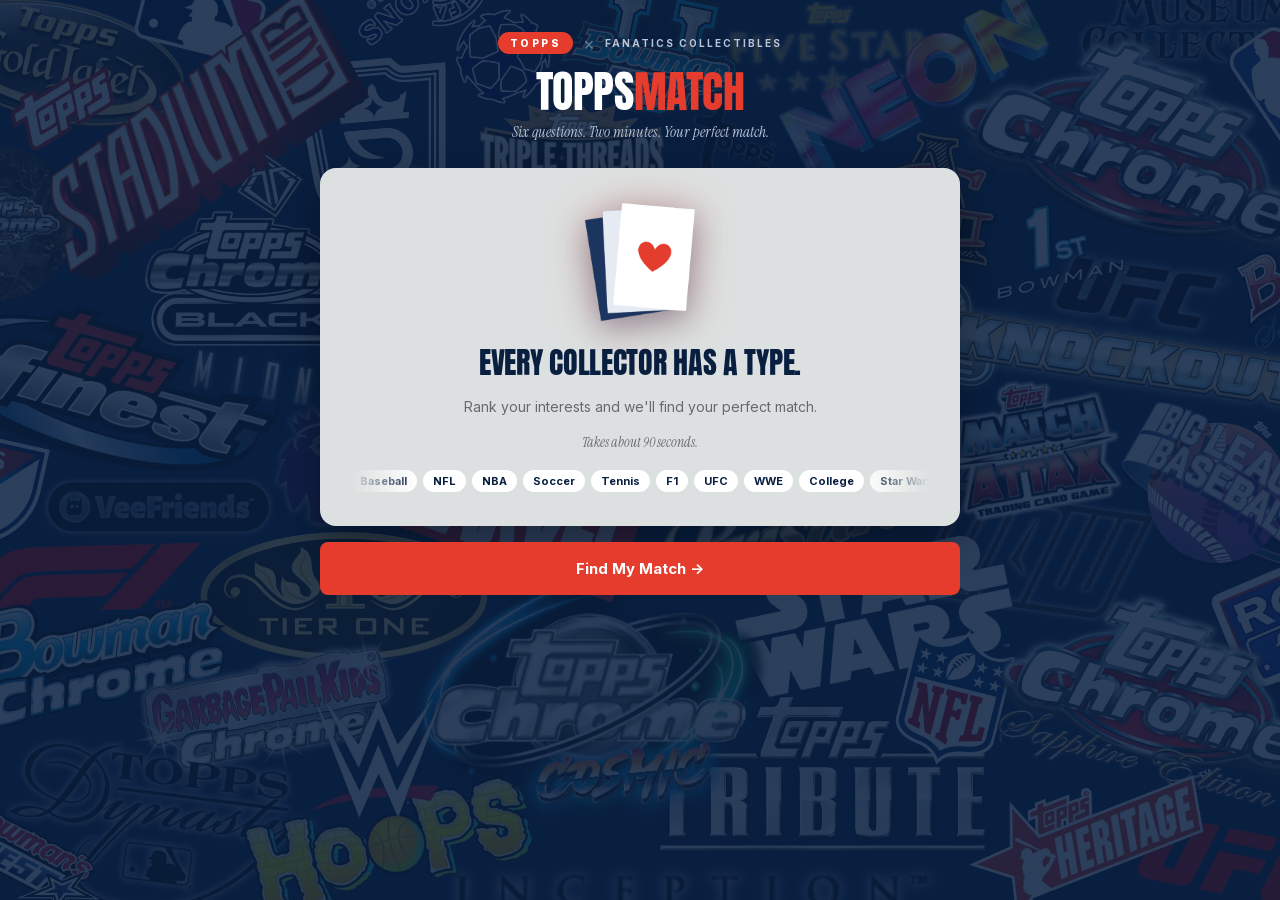
==== index.html @ f3859127 "deploy v1785194083 shadowed image set" ====
<!DOCTYPE html>
<html lang="en">
<head>
<meta charset="UTF-8">
<meta name="viewport" content="width=device-width, initial-scale=1.0">
<title>ToppsMatch | Find Your Perfect Pack</title>
<link rel="stylesheet" href="styles.css?v=1785194083">
</head>
<body>
<div id="reveal" class="reveal hidden">
  <div class="reveal-shine"></div>
  <div id="confettiWrap"></div>
  <div class="reveal-inner">
    <div class="reveal-title">💘 It's a Match! 💘</div>
    <div class="spin-stage">
      <div class="reveal-rays"></div>
      <div class="reveal-glow"></div>
      <div class="reveal-burst" id="revealBurst"></div>
      <div class="spin-card" id="spinCard"><img id="revealImg" class="reveal-img" alt=""><div id="spinNamecard" class="spin-namecard" style="display:none"></div></div>
      <div class="reveal-floor"></div>
    </div>
    <div class="reveal-sub" id="revealName"></div>
    <div class="reveal-pct" id="revealPct"></div>
    <div class="reveal-actions">
      <button class="btn-start" onclick="meetMatch()">Meet Your Match →</button>
      <button class="btn-share" onclick="shareMatch(this)" aria-label="Share your match"><svg viewBox="0 0 24 24" width="22" height="22" fill="none" stroke="currentColor" stroke-width="2" stroke-linecap="round" stroke-linejoin="round"><path d="M12 3v13"/><path d="M7 8l5-5 5 5"/><path d="M5 13v6a2 2 0 0 0 2 2h10a2 2 0 0 0 2-2v-6"/></svg></button>
    </div>
  </div>
</div>
<div class="app">

  <div class="header">
    <div class="logo-row">
      <span class="logo-badge">Topps</span>
      <span class="logo-sep">×</span>
      <span class="logo-fan">Fanatics Collectibles</span>
    </div>
    <h1>Topps<em>Match</em></h1>
    <p class="header-sub">Six questions. Two minutes. Your perfect match.</p>
  </div>

  <!-- INTRO -->
  <div class="intro" id="intro">
    <div class="intro-card">
      <img class="intro-art" src="img/intro-cards.png" alt="">

      <h2>Every collector has a type.</h2>
      <p>Rank your interests and we'll find your perfect match.</p>
      <p class="intro-time">Takes about 90 seconds.</p>
      <div class="pill-ticker">
        <div class="pill-track"><span class="pill">Baseball</span><span class="pill">NFL</span><span class="pill">NBA</span><span class="pill">Soccer</span><span class="pill">Tennis</span><span class="pill">F1</span><span class="pill">UFC</span><span class="pill">WWE</span><span class="pill">College</span><span class="pill">Star Wars</span><span class="pill">Marvel</span><span class="pill">Disney</span><span class="pill">VeeFriends</span><span class="pill">GPK</span><span class="pill">Baseball</span><span class="pill">NFL</span><span class="pill">NBA</span><span class="pill">Soccer</span><span class="pill">Tennis</span><span class="pill">F1</span><span class="pill">UFC</span><span class="pill">WWE</span><span class="pill">College</span><span class="pill">Star Wars</span><span class="pill">Marvel</span><span class="pill">Disney</span><span class="pill">VeeFriends</span><span class="pill">GPK</span></div>
      </div>
    </div>
    <button class="btn-start" id="btnStart" onclick="startQuiz()" disabled>Find My Match →</button>
  </div>

  <!-- QUIZ -->
  <div id="quiz" class="hidden">
    <div class="prog-wrap">
      <div class="prog-meta">
        <span id="qCounter">Question 1 of 6</span>
        <span id="qPct">0%</span>
      </div>
      <div class="prog-bar"><div class="prog-fill" id="progFill" style="width:0%"></div></div>
    </div>
    <div class="q-card" id="qCard"></div>
  </div>

  <!-- RESULTS -->
  <div id="results" class="results hidden">
    <div class="results-hdr">
      <div class="ey">Your Results</div>
      <h2>You've Got Matches 🎯</h2>
      <p>Ranked by how well each brand fits your collector profile.</p>
    </div>
    <div id="resultsContent"></div>
    <div class="results-foot">
      <button class="btn-restart" onclick="restart()">↺ Retake the Quiz</button>
      <a class="btn-shops" href="https://www.topps.com/stores" target="_blank" rel="noopener">📍 Find a Hobby Shop Near You</a>
    </div>
  </div>

</div>
<script type="module" src="app.js?v=1785194083"></script>
</body>
</html>
---- styles.css ----
/* ToppsMatch — Fanatics Collectibles design system (see FC-Trade-Marketing-Vault/07 Brand Assets/DESIGN.md).
   Palette: Lava Red #E53C2E + Official Blue #091F40 (never altered), greys support only.
   Type: Fan Impact (display, uppercase) / Fan Sans (everything) / Fan Serif (editorial accents). */
@font-face{font-family:'Fan Impact';src:url('fonts/Fan Impact.woff2') format('woff2');font-display:swap}
@font-face{font-family:'Fan Sans';src:url('fonts/FanSansVariable-VF.woff2') format('woff2-variations');font-weight:100 900;font-display:swap}
@font-face{font-family:'Fan Serif';src:url('fonts/Fan Serif Regular.woff2') format('woff2');font-display:swap}
@font-face{font-family:'Fan Serif';src:url('fonts/Fan Serif Italic.woff2') format('woff2');font-style:italic;font-display:swap}

*{margin:0;padding:0;box-sizing:border-box}
:root{
  --red:#E53C2E;--blue:#091F40;--grey:#6B686B;--lightgrey:#DDE0E0;
  --bg:#091F40;--card:#DDE0E0;--border:#C7CDD9;--text:#091F40;--muted:#6B686B;
  --impact:'Fan Impact','Anton',sans-serif;
  --sans:'Fan Sans','Inter',sans-serif;
  --serif:'Fan Serif','Instrument Serif',serif;
}
html,body{overflow-x:hidden}
body{font-family:var(--sans);background:var(--blue);color:#fff;min-height:100vh;display:flex;align-items:flex-start;justify-content:center;padding:28px 20px 60px}
/* Brand wall: a collage of Topps brand logos (site/img/brand-wall.webp, built
   from the Vault's _Logo_Library) behind everything, veiled in Official Blue
   so it reads as texture. Tune the veil via the rgba alphas below. */
body::before{content:"";position:fixed;inset:0;z-index:-1;background-image:linear-gradient(rgba(9,31,64,.86),rgba(9,31,64,.86)),url('img/brand-wall.webp?v=7'),url('[data-uri]');background-size:cover;background-position:center}
.app{width:100%;max-width:640px}

.header{text-align:center;margin-bottom:26px;padding-top:4px}
.logo-row{display:flex;align-items:center;justify-content:center;gap:10px;margin-bottom:14px}
.logo-badge{background:var(--red);color:#fff;font-size:10px;font-weight:800;letter-spacing:2.5px;padding:5px 12px;border-radius:999px;text-transform:uppercase}
.logo-sep{color:rgba(255,255,255,.35);font-size:18px}
.logo-fan{color:#B9C4D9;font-size:10px;font-weight:700;letter-spacing:2px;text-transform:uppercase}
h1{font-family:var(--impact);font-size:44px;font-weight:400;line-height:1.05;letter-spacing:-.01em;text-transform:uppercase;color:#fff;margin-bottom:8px}
h1 em{font-style:normal;color:var(--red)}
.header-sub{font-family:var(--serif);font-style:italic;color:#B9C4D9;font-size:15px}

/* PROGRESS */
.prog-wrap{margin-bottom:20px}
.prog-meta{display:flex;justify-content:space-between;font-size:11px;color:#B9C4D9;margin-bottom:7px;font-weight:600}
.prog-bar{height:4px;background:rgba(255,255,255,.16);border-radius:999px;overflow:hidden}
.prog-fill{height:100%;background:var(--red);border-radius:999px;transition:width .45s cubic-bezier(.4,0,.2,1)}

/* QUESTION CARD */
.q-card{background:var(--card);border:none;border-radius:16px;padding:26px 26px 22px;box-shadow:0 16px 40px rgba(0,0,0,.35);animation:up .3s ease}
@keyframes up{from{opacity:0;transform:translateY(14px)}to{opacity:1;transform:translateY(0)}}
.q-eyebrow{font-size:10px;font-weight:800;letter-spacing:3px;color:var(--red);text-transform:uppercase;margin-bottom:9px}
.q-title{font-size:21px;font-weight:800;line-height:1.25;color:var(--blue);margin-bottom:5px}
.q-hint{font-size:13px;color:var(--grey);margin-bottom:16px;line-height:1.55}
.rank-tag{display:inline-flex;align-items:center;gap:6px;background:rgba(229,60,46,.07);border:1px solid rgba(229,60,46,.3);color:var(--red);font-size:10px;font-weight:700;letter-spacing:1.5px;padding:3px 10px;border-radius:999px;text-transform:uppercase;margin-bottom:14px}

/* OPTIONS */
.opts{display:flex;flex-direction:column;gap:8px}
.opts.grid2{display:grid;grid-template-columns:1fr 1fr;gap:8px}

.opt{display:flex;align-items:center;gap:12px;padding:13px 16px;border:1.5px solid var(--border);border-radius:12px;cursor:pointer;background:#fff;color:var(--text);text-align:left;font-size:14px;font-family:var(--sans);font-weight:500;width:100%;transition:border-color .15s,background .15s;position:relative;user-select:none}
.opts.grid2 .opt{flex-direction:column;align-items:flex-start;gap:5px;padding:14px 14px 13px}
/* hover only on real pointers: touch screens "stick" :hover to the last tap
   point, which painted a random option red on every fresh question */
@media (hover:hover){.opt:hover{border-color:rgba(229,60,46,.5);background:rgba(229,60,46,.03)}}
.opt.sel{border-color:var(--red);background:rgba(229,60,46,.06)}

/* RANK BADGE */
.rank-badge{position:absolute;top:10px;right:10px;width:22px;height:22px;border-radius:50%;background:var(--red);color:#fff;font-size:11px;font-weight:800;display:flex;align-items:center;justify-content:center;line-height:1}
.opts.grid2 .opt .rank-badge{top:10px;right:10px}

/* single-select checkmark */
.opt.sel.single::after{content:'✓';position:absolute;right:14px;top:50%;transform:translateY(-50%);color:var(--red);font-size:13px;font-weight:800}
.opts.grid2 .opt.sel.single::after{top:10px;transform:none}

.opt-icon{font-size:20px;flex-shrink:0;width:26px;text-align:center}
.opts.grid2 .opt-icon{font-size:22px;width:auto}
.opt-label{font-weight:600;font-size:14px;line-height:1.25;color:var(--blue)}
.opt-sub{font-size:11px;color:var(--grey);margin-top:2px}

/* NAV */
.nav{display:flex;gap:10px;margin-top:18px}
.btn-back{padding:12px 18px;border:2px solid var(--blue);background:transparent;color:var(--blue);border-radius:8px;font-size:13px;font-family:var(--sans);font-weight:600;cursor:pointer;transition:all .15s}
.btn-back:hover{background:rgba(9,31,64,.05)}
.btn-next{flex:1;padding:13px;background:var(--red);color:#fff;border:none;border-radius:8px;font-size:14px;font-family:var(--sans);font-weight:700;cursor:pointer;transition:opacity .15s;letter-spacing:.2px}
.btn-next:disabled{opacity:.3;cursor:not-allowed}
.btn-next:not(:disabled):hover{opacity:.88}

/* INTRO */
.intro{animation:up .35s ease}
.intro-card{background:var(--card);border:none;border-radius:16px;padding:34px 30px;margin-bottom:16px;text-align:center;box-shadow:0 16px 40px rgba(0,0,0,.35)}
.intro-art{width:120px;height:120px;object-fit:contain;margin:0 auto 18px;display:block;filter:drop-shadow(0 10px 16px rgba(9,31,64,.35)) drop-shadow(0 0 18px rgba(229,60,46,.28))}
.intro-time{font-family:var(--serif);font-style:italic;font-size:15px;color:var(--grey);margin-top:10px}
.intro-card h2{font-family:var(--impact);font-weight:400;font-size:30px;letter-spacing:-.01em;text-transform:uppercase;color:var(--blue);margin-bottom:10px}
.intro-card p{color:var(--grey);font-size:14px;line-height:1.75;white-space:nowrap}
@media (max-width:520px){.intro-card p{white-space:normal}}
/* Sports ticker: one seamless marquee line (the track holds the pill set twice,
   sliding -50% loops perfectly; margins not flex-gap keep the midpoint exact) */
.pill-ticker{overflow:hidden;margin-top:16px;-webkit-mask-image:linear-gradient(90deg,transparent,#000 12%,#000 88%,transparent);mask-image:linear-gradient(90deg,transparent,#000 12%,#000 88%,transparent)}
.pill-track{display:flex;width:max-content;animation:ticker 32s linear infinite}
@keyframes ticker{to{transform:translateX(-50%)}}
@media (prefers-reduced-motion: reduce){
  .pill-ticker{mask-image:none;-webkit-mask-image:none}
  .pill-track{animation:none;flex-wrap:wrap;justify-content:center;width:auto}
  .pill-track .pill:nth-child(n+15){display:none} /* hide the duplicate half */
}
.pill{font-size:11px;font-weight:700;padding:4px 10px;border-radius:999px;background:#fff;color:var(--blue);white-space:nowrap;margin-right:6px}
.btn-start{width:100%;padding:17px;background:var(--red);color:#fff;border:none;border-radius:8px;font-size:15px;font-family:var(--sans);font-weight:700;cursor:pointer;transition:opacity .15s}
.btn-start:hover{opacity:.88}
.btn-start:disabled{opacity:.4;cursor:default}

/* RESULTS */
.results{animation:up .4s ease}
.results-hdr{text-align:center;margin-bottom:22px}
.results-hdr .ey{font-size:10px;font-weight:800;letter-spacing:3px;color:var(--red);text-transform:uppercase;margin-bottom:10px}
.results-hdr h2{font-family:var(--impact);font-weight:400;font-size:30px;text-transform:uppercase;color:#fff;margin-bottom:6px}
.results-hdr p{font-family:var(--serif);font-style:italic;color:#B9C4D9;font-size:14px}

.match{background:var(--card);border:none;border-radius:16px;overflow:hidden;margin-bottom:12px;box-shadow:0 12px 32px rgba(0,0,0,.3)}
.match.top{border-color:var(--red);box-shadow:0 0 0 1px var(--red),0 10px 30px rgba(229,60,46,.12)}
.match-banner{background:var(--red);color:#fff;font-size:10px;font-weight:800;letter-spacing:2px;text-transform:uppercase;padding:6px 18px}
.match-banner.alt{background:#22345C;color:#fff}
.match-body{padding:20px}
.match-row{display:flex;align-items:flex-start;justify-content:space-between;gap:12px;margin-bottom:12px}
.match-name{font-size:18px;font-weight:800;line-height:1.2;color:var(--blue)}
.match-tier{font-size:10px;color:var(--grey);font-weight:700;letter-spacing:1px;text-transform:uppercase;margin-top:4px}
.match-cat{display:inline-block;font-size:10px;font-weight:700;padding:3px 10px;border-radius:999px;margin-top:6px;letter-spacing:.5px}
.cat-sport,.cat-ent,.cat-nonsport{background:rgba(9,31,64,.09);color:var(--blue)}
.score-col{text-align:right;flex-shrink:0}
.score-num{font-size:28px;font-weight:900;color:var(--red);line-height:1}
.match:not(.top) .score-num{color:var(--blue)}
.score-lbl{font-size:9px;color:var(--grey);font-weight:700;letter-spacing:1px;text-transform:uppercase}
.bar-wrap{height:4px;background:#fff;border-radius:999px;overflow:hidden;margin-bottom:14px}
.bar{height:100%;border-radius:999px;background:var(--red);transition:width 1s cubic-bezier(.4,0,.2,1)}
.match:not(.top) .bar{background:var(--blue)}
.match-desc{font-size:13px;color:var(--grey);line-height:1.65;margin-bottom:14px}
.tags{display:flex;flex-wrap:wrap;gap:5px}
.tag{font-size:10px;font-weight:700;padding:3px 9px;border-radius:999px;background:#fff;color:var(--grey)}
.tag.price{background:rgba(9,31,64,.10);color:var(--blue)}

.section-lbl{font-size:10px;font-weight:800;letter-spacing:2px;color:#B9C4D9;text-transform:uppercase;margin:18px 0 10px;padding:0 2px}
.wildcard{background:rgba(229,60,46,.10);border:1.5px dashed rgba(229,60,46,.55);border-radius:16px;padding:16px 18px;margin-bottom:14px}
.wc-lbl{font-size:10px;font-weight:800;letter-spacing:2px;color:var(--red);text-transform:uppercase;margin-bottom:5px}
.wc-text{font-family:var(--serif);font-style:italic;font-size:14px;color:#DDE0E0;line-height:1.6}
.wc-text strong{color:#fff;font-family:var(--sans);font-style:normal}

/* Results footer: retake (left) + store locator (right), side by side */
.results-foot{display:flex;gap:10px;margin-top:12px}
.btn-shops{flex:1;display:flex;align-items:center;justify-content:center;padding:12px 10px;background:rgba(229,60,46,.38);border:2px solid var(--red);color:#fff;text-align:center;text-decoration:none;border-radius:8px;font-size:13px;font-family:var(--sans);font-weight:700;transition:background .15s}
.btn-shops:hover{background:rgba(229,60,46,.55)}
.btn-restart{flex:1;padding:12px 10px;background:transparent;border:2px solid rgba(255,255,255,.55);color:#fff;border-radius:8px;font-size:13px;font-family:var(--sans);font-weight:600;cursor:pointer;transition:all .15s}
.btn-restart:hover{background:rgba(255,255,255,.08)}
.hidden{display:none!important}

/* MATCH REVEAL — full Official Blue brand field.
   Sequence: overlay opens dark with the card spinning (JS drives rotateY,
   swapping faces edge-on), then .landed fires the burst + shine and staggers
   the type in. Everything staged is opacity/transform only, cheap on phones. */
.reveal{position:fixed;inset:0;background:#091F40;display:flex;align-items:center;justify-content:center;z-index:50;text-align:center;padding:24px;overflow:hidden}
/* Gus's brand-wall collage behind everything, blurred, under a navy tint */
.reveal::before{content:"";position:absolute;inset:-24px;background:url('img/brand-wall.webp?v=7') center/cover;filter:blur(5px)}
/* Phones get Gus's portrait collage (brand-wall-mobile.webp, 1080x1920) so
   the wall isn't a center-crop of the landscape design. Same veils apply. */
@media (max-width:700px){
  body::before{background-image:linear-gradient(rgba(9,31,64,.86),rgba(9,31,64,.86)),url('img/brand-wall-mobile.webp?v=4'),url('[data-uri]')}
  .reveal::before{background-image:url('img/brand-wall-mobile.webp?v=4')}
}
.reveal::after{content:"";position:absolute;inset:0;background:radial-gradient(120% 90% at 50% 38%,rgba(18,43,85,.82) 0%,rgba(9,31,64,.9) 55%,rgba(6,15,34,.95) 100%)}
.reveal.hidden{display:none!important}
.reveal-inner{position:relative;z-index:2;max-width:420px;animation:pop .45s cubic-bezier(.2,1.4,.4,1)}
#confettiWrap{position:absolute;inset:0;z-index:2;pointer-events:none;overflow:hidden}
@keyframes pop{from{opacity:0;transform:scale(.7)}to{opacity:1;transform:scale(1)}}
.reveal-title{font-family:var(--impact);font-weight:400;font-size:42px;text-transform:uppercase;letter-spacing:-.01em;color:var(--red);margin-bottom:10px;filter:drop-shadow(0 4px 24px rgba(229,60,46,.45))}
.reveal-sub{font-size:19px;font-weight:800;color:#fff;margin-bottom:10px}
.reveal-pct{display:block;font-family:var(--serif);font-style:italic;font-size:22px;color:#E7C24F;margin-bottom:24px;text-shadow:0 0 26px rgba(231,194,79,.45)}
.confetti{position:absolute;top:-14px;width:8px;height:14px;border-radius:2px;opacity:.9;animation:fall linear infinite}
@keyframes fall{to{transform:translateY(105vh) rotate(720deg)}}

/* Spin stage: rays + glow sit behind the card; burst is a one-shot on land */
.spin-stage{position:relative;width:220px;height:220px;margin:0 auto 46px;perspective:900px}
.reveal-rays{position:absolute;inset:-150px;background:repeating-conic-gradient(from 0deg,rgba(185,196,217,.15) 0deg 7deg,transparent 7deg 15deg,rgba(255,255,255,.08) 15deg 22deg,transparent 22deg 30deg);border-radius:50%;-webkit-mask-image:radial-gradient(circle,#000 26%,transparent 66%);mask-image:radial-gradient(circle,#000 26%,transparent 66%);opacity:0;transition:opacity .8s ease .1s;animation:raySpin 26s linear infinite;pointer-events:none}
.landed .reveal-rays{opacity:1}
@keyframes raySpin{to{transform:rotate(360deg)}}
.reveal-glow{position:absolute;inset:-60px;background:radial-gradient(circle,rgba(185,205,240,.22) 0%,rgba(120,150,210,.10) 40%,transparent 68%);pointer-events:none}
.reveal-burst{position:absolute;inset:-80px;background:radial-gradient(circle,rgba(240,246,255,.9) 0%,rgba(185,205,240,.4) 30%,rgba(120,150,210,.2) 48%,transparent 66%);opacity:0;transform:scale(.3);pointer-events:none}
.landed .reveal-burst{animation:burst .9s cubic-bezier(.16,1,.3,1) forwards}
@keyframes burst{0%{opacity:0;transform:scale(.3)}18%{opacity:1}100%{opacity:0;transform:scale(1.6)}}
.spin-card{width:100%;height:100%;display:flex;align-items:center;justify-content:center;will-change:transform;transform-style:preserve-3d}
/* Spotlight pool the product lands on */
.reveal-floor{position:absolute;left:50%;bottom:-40px;transform:translateX(-50%);width:280px;height:54px;background:radial-gradient(ellipse at center,rgba(200,215,245,.3) 0%,rgba(255,255,255,.07) 52%,transparent 72%);filter:blur(5px);opacity:0;transition:opacity .7s ease .2s;pointer-events:none}
.landed .reveal-floor{opacity:1}
.landed .spin-card{animation:landPop .5s cubic-bezier(.2,1.6,.4,1)}
@keyframes landPop{0%{transform:scale(1)}45%{transform:scale(1.14)}100%{transform:scale(1)}}
.reveal-img{display:block;width:200px;height:200px;object-fit:contain}
/* Match face for brands with no product shot yet: a clean name card */
.spin-namecard{width:184px;height:204px;border-radius:16px;background:linear-gradient(160deg,#F4F6FA,#DDE0E0);color:var(--blue);font-family:var(--impact);font-size:26px;line-height:1.15;text-transform:uppercase;letter-spacing:-.01em;display:flex;align-items:center;justify-content:center;text-align:center;padding:16px;box-shadow:0 14px 30px rgba(0,0,0,.5)}

/* One-shot diagonal shine sweep across the whole overlay on land */
.reveal-shine{position:absolute;inset:0;z-index:2;background:linear-gradient(115deg,transparent 38%,rgba(255,255,255,.13) 50%,transparent 62%);transform:translateX(-120%);pointer-events:none}
.landed .reveal-shine{animation:shine 1.1s ease-out .15s forwards}
@keyframes shine{to{transform:translateX(120%)}}

/* Type + actions hold until the card lands, then stagger in */
.reveal-title,.reveal-sub,.reveal-pct,.reveal-actions{opacity:0;transform:translateY(10px);transition:opacity .5s ease,transform .5s ease}
.landed .reveal-title{opacity:1;transform:none;transition-delay:.12s}
.landed .reveal-sub{opacity:1;transform:none;transition-delay:.26s}
.landed .reveal-pct{opacity:1;transform:none;transition-delay:.38s}
.landed .reveal-actions{opacity:1;transform:none;transition-delay:.52s}
@media (prefers-reduced-motion:reduce){
  .reveal-title,.reveal-sub,.reveal-pct,.reveal-actions{opacity:1;transform:none;transition:none}
  .landed .reveal-shine,.landed .reveal-burst,.landed .spin-card{animation:none}
  .reveal-rays{animation:none}
}

.reveal-actions{display:flex;flex-direction:column;gap:10px;align-items:stretch}
.reveal:not(.landed) .reveal-actions{pointer-events:none}
.btn-share{align-self:center;width:auto;padding:8px 24px;display:flex;align-items:center;justify-content:center;background:transparent;border:1.5px solid rgba(255,255,255,.5);color:#fff;border-radius:999px;cursor:pointer;transition:border-color .15s,background .15s}
.btn-share svg{width:17px;height:17px}
.btn-share:hover{border-color:#fff;background:rgba(255,255,255,.08)}
.btn-share:disabled{opacity:.5;cursor:default}

/* DATING PROFILE LINES */

/* LIVE MATCH BOARD */
.board-app{width:100%;max-width:820px}
.board-total{text-align:center;font-size:15px;color:var(--red);font-weight:800;margin-bottom:22px;letter-spacing:.4px}
.row{display:flex;align-items:center;gap:14px;margin-bottom:12px}
.row-name{width:280px;font-size:14px;font-weight:700;color:#fff;text-align:right;flex-shrink:0;white-space:nowrap;overflow:hidden;text-overflow:ellipsis}
.row-bar{flex:1;height:26px;background:rgba(255,255,255,.08);border:1px solid rgba(255,255,255,.16);border-radius:8px;overflow:hidden}
.row-fill{height:100%;background:linear-gradient(90deg,var(--red),#f2695d);border-radius:7px;transition:width .8s cubic-bezier(.4,0,.2,1)}
.row-n{width:34px;font-size:16px;font-weight:900;color:var(--red)}
.empty{text-align:center;color:#B9C4D9;font-size:14px;padding:40px 0}

/* PRODUCT IMAGES (transparent cutouts from scripts/strip-image-bg.mjs; anchored
   on light surfaces with a soft Official Blue shadow) */
.match-id{display:flex;gap:12px;align-items:flex-start;min-width:0}
/* White-box products can't be auto-cut (white packaging on a white photo bg
   eats the box itself). Those keep their original photo, shown as a small
   white tile. Keep this list in sync with SKIP_STRIP in scripts/strip-image-bg.mjs. */
.match-img{width:58px;height:58px;object-fit:contain;flex-shrink:0;filter:drop-shadow(0 4px 8px rgba(9,31,64,.22))}

/* SWIPE DECK (Tinder-style results) */
#resultsContent{min-height:520px}
.deck{position:relative;padding:14px 12px 26px}

/* Results hide ONLY the page header (logo row + TOPPSMATCH + subtitle);
   the results header (You've Got Matches) stays. Per Gus, July 14. */
body.in-results .header{display:none}

/* Paper stack behind the card, straight from Gus's reference: Official Blue
   sheet in back, light grey in the middle, white card on top. Both pivot from
   the same bottom-right corner so corners cluster at the top-left. */
/* Sheets are shorter than the card and pivot about their right-middle with a
   small counterclockwise tilt: they fan out to the LEFT flank (like the logo),
   the top-left corner can only move DOWN (never touches the header text), and
   only the back sheet's bottom-left corner dips slightly below the card. */
.fan{position:absolute;z-index:0;top:0;bottom:0;left:50%;width:100%;max-width:360px;border-radius:22px;pointer-events:none;box-shadow:0 10px 24px rgba(0,0,0,.35);overflow:hidden;padding:20px 22px 18px;transition:height .35s ease}
.fan1{background:var(--card);border:1px solid var(--border);transform:translate(calc(-50% - 26px),16px) rotate(-5.5deg) scale(.96)}
.fan2{background:var(--card);border:1px solid var(--border);transform:translate(calc(-50% - 52px),32px) rotate(-11deg) scale(.92)}
/* the sheet that actually shows through a swipe: pinned under the top card */
.fan-under{background:var(--card);border:1px solid var(--border);transform:translate(-50%,2px) rotate(-.6deg) scale(.985)}
.fan .chev{display:none}
.card-ghost{background:var(--card);border:1px solid var(--border)}
.fan > *{transition:opacity .22s ease} /* sheet content fades both ways during shuffles */
.fan.fade-content > *{opacity:0}
.swipe-card.tuck-fade > *{opacity:0;transition:opacity .28s ease} /* tucking card blanks out to match the empty back sheet */
.fan-lineup{display:flex;align-items:center;justify-content:center}
.fan-lineup-in{font-size:14px;font-weight:800;letter-spacing:1.5px;text-transform:uppercase;color:var(--grey)}
@media (max-width:430px){
  .fan1{transform:translate(calc(-50% - 14px),10px) rotate(-3.5deg) scale(.965)}
  .fan2{transform:translate(calc(-50% - 27px),20px) rotate(-7deg) scale(.93)}
  .fan-under{transform:translate(-50%,2px) rotate(-.5deg) scale(.985)}
}

.swipe-card{position:relative;z-index:1;margin:0 auto;width:100%;max-width:360px;background:var(--card);border:1px solid var(--border);border-radius:22px;padding:20px 22px 18px;will-change:transform;touch-action:pan-y;user-select:none;cursor:grab;animation:cardIn .28s ease;
  box-shadow:0 16px 38px rgba(0,0,0,.4)}
.swipe-card:active{cursor:grabbing}
@keyframes cardIn{from{opacity:0}to{opacity:1}}
.swipe-card.no-anim{animation:none}

/* Wildcard card: the red parallel of the base card — same grey stock with a
   red halftone dot fade rising from the bottom edge, plus an occasional foil
   sweep. The top gradient layer is opaque card-grey up high and clears near
   the bottom, so the dot grid underneath only shows through low on the card. */
.swipe-card.wild,.fan.wild{background-color:var(--card);background-image:linear-gradient(180deg,var(--card) 0%,var(--card) 40%,rgba(221,224,224,0) 96%),radial-gradient(circle,rgba(229,60,46,.22) 1.3px,rgba(229,60,46,0) 1.8px);background-size:100% 100%,10px 10px;border:1px solid var(--border)}
.swipe-card::after{content:"";position:absolute;inset:0;border-radius:22px;pointer-events:none;z-index:2;background:linear-gradient(115deg,transparent 40%,rgba(255,255,255,.05) 46%,rgba(255,255,255,.55) 50%,rgba(255,255,255,.05) 54%,transparent 60%);background-size:280% 100%;background-position:100% 0;animation:foilSweep 5s ease-in-out infinite}
@keyframes foilSweep{0%,12%{background-position:100% 0}60%,100%{background-position:0% 0}}
@media (prefers-reduced-motion:reduce){.swipe-card::after{content:none}}
.dot.gold{background:transparent;border:1.5px solid var(--red)}

/* Tiny swipe cues on the card edges */
.chev{position:absolute;top:50%;transform:translateY(-50%);font-size:26px;font-weight:600;opacity:.5;line-height:1;background:none;border:none;cursor:pointer;padding:8px 10px;color:#8B96AD;z-index:3;font-family:var(--sans)}
.chev:hover{opacity:.9}
.chev[disabled]{opacity:.12;cursor:default}
.chev-l{left:2px}
.chev-r{right:2px}
.swipe-card.expanded .chev{opacity:0;transition:opacity .2s}

.sc-label{font-size:11px;font-weight:800;letter-spacing:2px;color:var(--red);text-transform:uppercase;margin-bottom:14px;text-align:center}
.sc-img{display:block;width:172px;height:172px;object-fit:contain;margin:0 auto 16px;pointer-events:none}
.sc-img-none{display:flex;align-items:center;justify-content:center;font-size:54px;border-radius:16px;background:#fff}
.sc-name{font-family:var(--impact);font-weight:400;font-size:21px;letter-spacing:.02em;text-transform:uppercase;color:var(--blue);text-align:center;line-height:1.15;margin-bottom:6px;min-height:2.52em;display:flex;align-items:center;justify-content:center;text-wrap:balance}
.sc-tier{font-size:10.5px;font-weight:700;letter-spacing:1.2px;text-transform:uppercase;color:var(--grey);text-align:center;margin-bottom:7px}
.sc-cat{text-align:center;margin-bottom:10px}
.sc-cat .match-cat{margin-top:0}
.sc-pct{font-family:var(--serif);font-style:italic;font-size:19px;line-height:24px;font-weight:400;color:var(--red);text-align:center;margin-bottom:4px}
.sc-pct-wild{color:var(--red);font-weight:600}

/* Detail slides open in place (no re-render) */
.more-toggle{display:block;margin:14px auto 4px;background:#fff;border:1.5px solid var(--blue);border-radius:999px;cursor:pointer;font-family:var(--sans);font-size:11.5px;font-weight:800;letter-spacing:1.6px;text-transform:uppercase;color:var(--blue);padding:10px 22px;transition:background .15s,color .15s,transform .15s;box-shadow:0 4px 12px rgba(9,31,64,.12)}
.more-toggle:hover{background:var(--blue);color:#fff}
.more-toggle:active{transform:scale(.97)}
.swipe-card.expanded .more-toggle{background:var(--blue);color:#fff}
.sc-detail{display:grid;grid-template-rows:0fr;transition:grid-template-rows .35s ease}
.sc-detail-in{overflow:hidden;min-height:0;opacity:0;transition:opacity .25s ease}
.swipe-card.expanded .sc-detail-in{opacity:1;transition:opacity .3s ease .12s}
.sc-detail-in .match-desc{border-top:1px solid var(--border);padding-top:14px;margin-top:8px}
.swipe-card.expanded .sc-detail{grid-template-rows:1fr}

/* Icon-only action buttons: Lava Red pass, Official Blue like */
.swipe-actions{display:flex;gap:28px;justify-content:center;margin-top:16px}
.act-btn{width:58px;height:58px;border-radius:50%;display:flex;align-items:center;justify-content:center;cursor:pointer;font-family:var(--sans);background:#fff;box-shadow:0 4px 14px rgba(9,31,64,.12);transition:transform .12s,box-shadow .12s}
.act-nope{border:1.5px solid rgba(229,60,46,.5);color:var(--red)}
.act-like{border:1.5px solid rgba(9,31,64,.45);color:var(--blue)}
.act-nope:not(:disabled):hover{transform:scale(1.08);box-shadow:0 4px 18px rgba(229,60,46,.3)}
.act-like:hover{transform:scale(1.08);box-shadow:0 4px 18px rgba(9,31,64,.28)}
.act-nope:disabled{opacity:.2;cursor:default}

/* Deck position dots */
.deck-dots{display:flex;gap:7px;justify-content:center;margin:20px 0 4px}
.dot{width:7px;height:7px;border-radius:50%;background:rgba(255,255,255,.28)}
.dot.on{background:var(--red)}

/* End-of-deck list view */
.list-head{display:flex;align-items:center;justify-content:space-between;margin:2px 2px 12px}
.list-head span{font-size:11px;font-weight:800;letter-spacing:2px;color:var(--red);text-transform:uppercase}
.btn-mini{background:transparent;border:2px solid rgba(255,255,255,.55);color:#fff;border-radius:999px;padding:7px 14px;font-size:12px;font-weight:700;font-family:var(--sans);cursor:pointer;transition:all .15s}
.btn-mini:hover{background:rgba(255,255,255,.08)}

.swipe-end{text-align:center;padding:70px 20px;color:#B9C4D9}

/* Mobile: full-size card content but a narrower card, and a slightly tighter
   fan (see the transform block above). Lives at the end of the sheet so it
   wins the cascade over the base rules above. */
@media (max-width:430px){
  .deck{padding:12px 12px 20px}
  .swipe-card,.fan{max-width:306px}
}
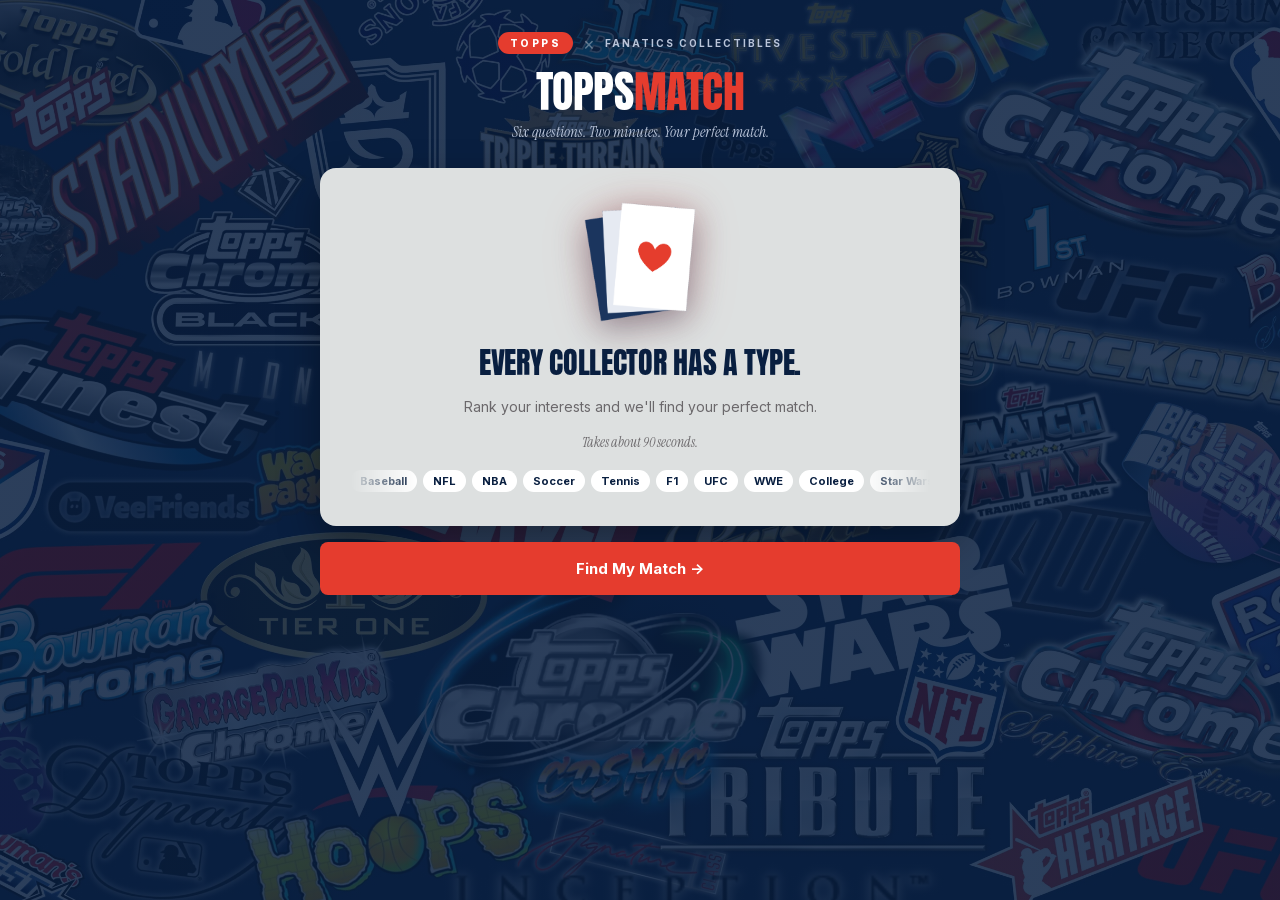
==== commit b6ddfa9b: "deploy v1785195647" ====
--- a/index.html
+++ b/index.html
@@ -4,7 +4,7 @@
 <meta charset="UTF-8">
 <meta name="viewport" content="width=device-width, initial-scale=1.0">
 <title>ToppsMatch | Find Your Perfect Pack</title>
-<link rel="stylesheet" href="styles.css?v=1785194083">
+<link rel="stylesheet" href="styles.css?v=1785195647">
 </head>
 <body>
 <div id="reveal" class="reveal hidden">
@@ -81,6 +81,6 @@
   </div>
 
 </div>
-<script type="module" src="app.js?v=1785194083"></script>
+<script type="module" src="app.js?v=1785195647"></script>
 </body>
 </html>
--- a/styles.css
+++ b/styles.css
@@ -19,7 +19,7 @@
 /* Brand wall: a collage of Topps brand logos (site/img/brand-wall.webp, built
    from the Vault's _Logo_Library) behind everything, veiled in Official Blue
    so it reads as texture. Tune the veil via the rgba alphas below. */
-body::before{content:"";position:fixed;inset:0;z-index:-1;background-image:linear-gradient(rgba(9,31,64,.86),rgba(9,31,64,.86)),url('img/brand-wall.webp?v=7'),url('[data-uri]');background-size:cover;background-position:center}
+body::before{content:"";position:fixed;inset:0;z-index:-1;background-image:linear-gradient(rgba(9,31,64,.86),rgba(9,31,64,.86)),url('img/brand-wall.webp?v=8'),url('[data-uri]');background-size:cover;background-position:center}
 .app{width:100%;max-width:640px}
 
 .header{text-align:center;margin-bottom:26px;padding-top:4px}
@@ -149,7 +149,7 @@
    the type in. Everything staged is opacity/transform only, cheap on phones. */
 .reveal{position:fixed;inset:0;background:#091F40;display:flex;align-items:center;justify-content:center;z-index:50;text-align:center;padding:24px;overflow:hidden}
 /* Gus's brand-wall collage behind everything, blurred, under a navy tint */
-.reveal::before{content:"";position:absolute;inset:-24px;background:url('img/brand-wall.webp?v=7') center/cover;filter:blur(5px)}
+.reveal::before{content:"";position:absolute;inset:-24px;background:url('img/brand-wall.webp?v=8') center/cover;filter:blur(5px)}
 /* Phones get Gus's portrait collage (brand-wall-mobile.webp, 1080x1920) so
    the wall isn't a center-crop of the landscape design. Same veils apply. */
 @media (max-width:700px){
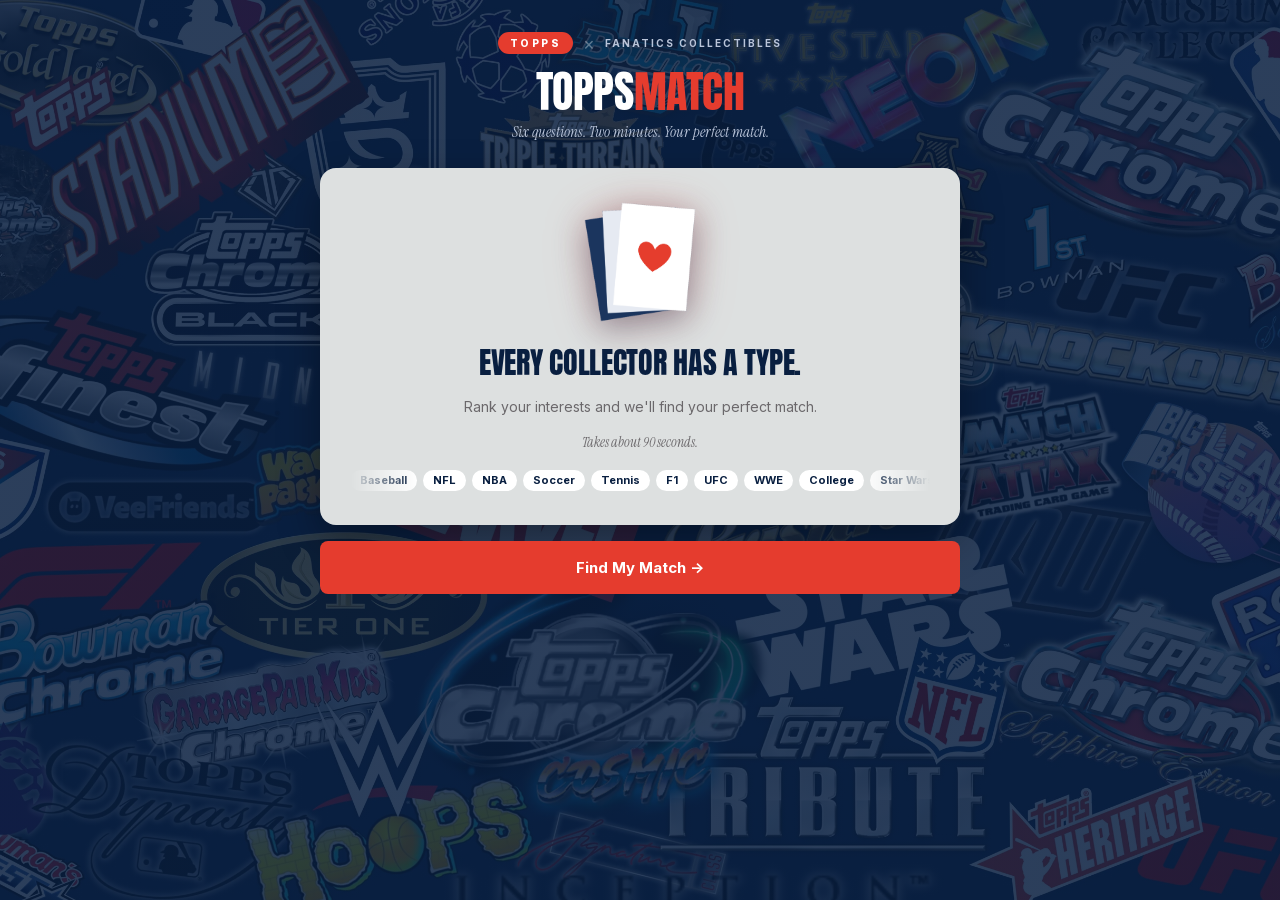
==== commit 2bfff2c4: "deploy v1785196025" ====
--- a/index.html
+++ b/index.html
@@ -4,7 +4,7 @@
 <meta charset="UTF-8">
 <meta name="viewport" content="width=device-width, initial-scale=1.0">
 <title>ToppsMatch | Find Your Perfect Pack</title>
-<link rel="stylesheet" href="styles.css?v=1785195647">
+<link rel="stylesheet" href="styles.css?v=1785196025">
 </head>
 <body>
 <div id="reveal" class="reveal hidden">
@@ -81,6 +81,6 @@
   </div>
 
 </div>
-<script type="module" src="app.js?v=1785195647"></script>
+<script type="module" src="app.js?v=1785196025"></script>
 </body>
 </html>
--- a/styles.css
+++ b/styles.css
@@ -95,7 +95,7 @@
   .pill-track{animation:none;flex-wrap:wrap;justify-content:center;width:auto}
   .pill-track .pill:nth-child(n+15){display:none} /* hide the duplicate half */
 }
-.pill{font-size:11px;font-weight:700;padding:4px 10px;border-radius:999px;background:#fff;color:var(--blue);white-space:nowrap;margin-right:6px}
+.pill{display:inline-flex;align-items:center;line-height:1;font-size:11px;font-weight:700;padding:5px 10px;border-radius:999px;background:#fff;color:var(--blue);white-space:nowrap;margin-right:6px}
 .btn-start{width:100%;padding:17px;background:var(--red);color:#fff;border:none;border-radius:8px;font-size:15px;font-family:var(--sans);font-weight:700;cursor:pointer;transition:opacity .15s}
 .btn-start:hover{opacity:.88}
 .btn-start:disabled{opacity:.4;cursor:default}
@@ -115,7 +115,7 @@
 .match-row{display:flex;align-items:flex-start;justify-content:space-between;gap:12px;margin-bottom:12px}
 .match-name{font-size:18px;font-weight:800;line-height:1.2;color:var(--blue)}
 .match-tier{font-size:10px;color:var(--grey);font-weight:700;letter-spacing:1px;text-transform:uppercase;margin-top:4px}
-.match-cat{display:inline-block;font-size:10px;font-weight:700;padding:3px 10px;border-radius:999px;margin-top:6px;letter-spacing:.5px}
+.match-cat{display:inline-flex;align-items:center;line-height:1;font-size:10px;font-weight:700;padding:4px 10px;border-radius:999px;margin-top:6px;letter-spacing:.5px}
 .cat-sport,.cat-ent,.cat-nonsport{background:rgba(9,31,64,.09);color:var(--blue)}
 .score-col{text-align:right;flex-shrink:0}
 .score-num{font-size:28px;font-weight:900;color:var(--red);line-height:1}
@@ -126,7 +126,7 @@
 .match:not(.top) .bar{background:var(--blue)}
 .match-desc{font-size:13px;color:var(--grey);line-height:1.65;margin-bottom:14px}
 .tags{display:flex;flex-wrap:wrap;gap:5px}
-.tag{font-size:10px;font-weight:700;padding:3px 9px;border-radius:999px;background:#fff;color:var(--grey)}
+.tag{display:inline-flex;align-items:center;line-height:1;font-size:10px;font-weight:700;padding:4px 9px;border-radius:999px;background:#fff;color:var(--grey)}
 .tag.price{background:rgba(9,31,64,.10);color:var(--blue)}
 
 .section-lbl{font-size:10px;font-weight:800;letter-spacing:2px;color:#B9C4D9;text-transform:uppercase;margin:18px 0 10px;padding:0 2px}
